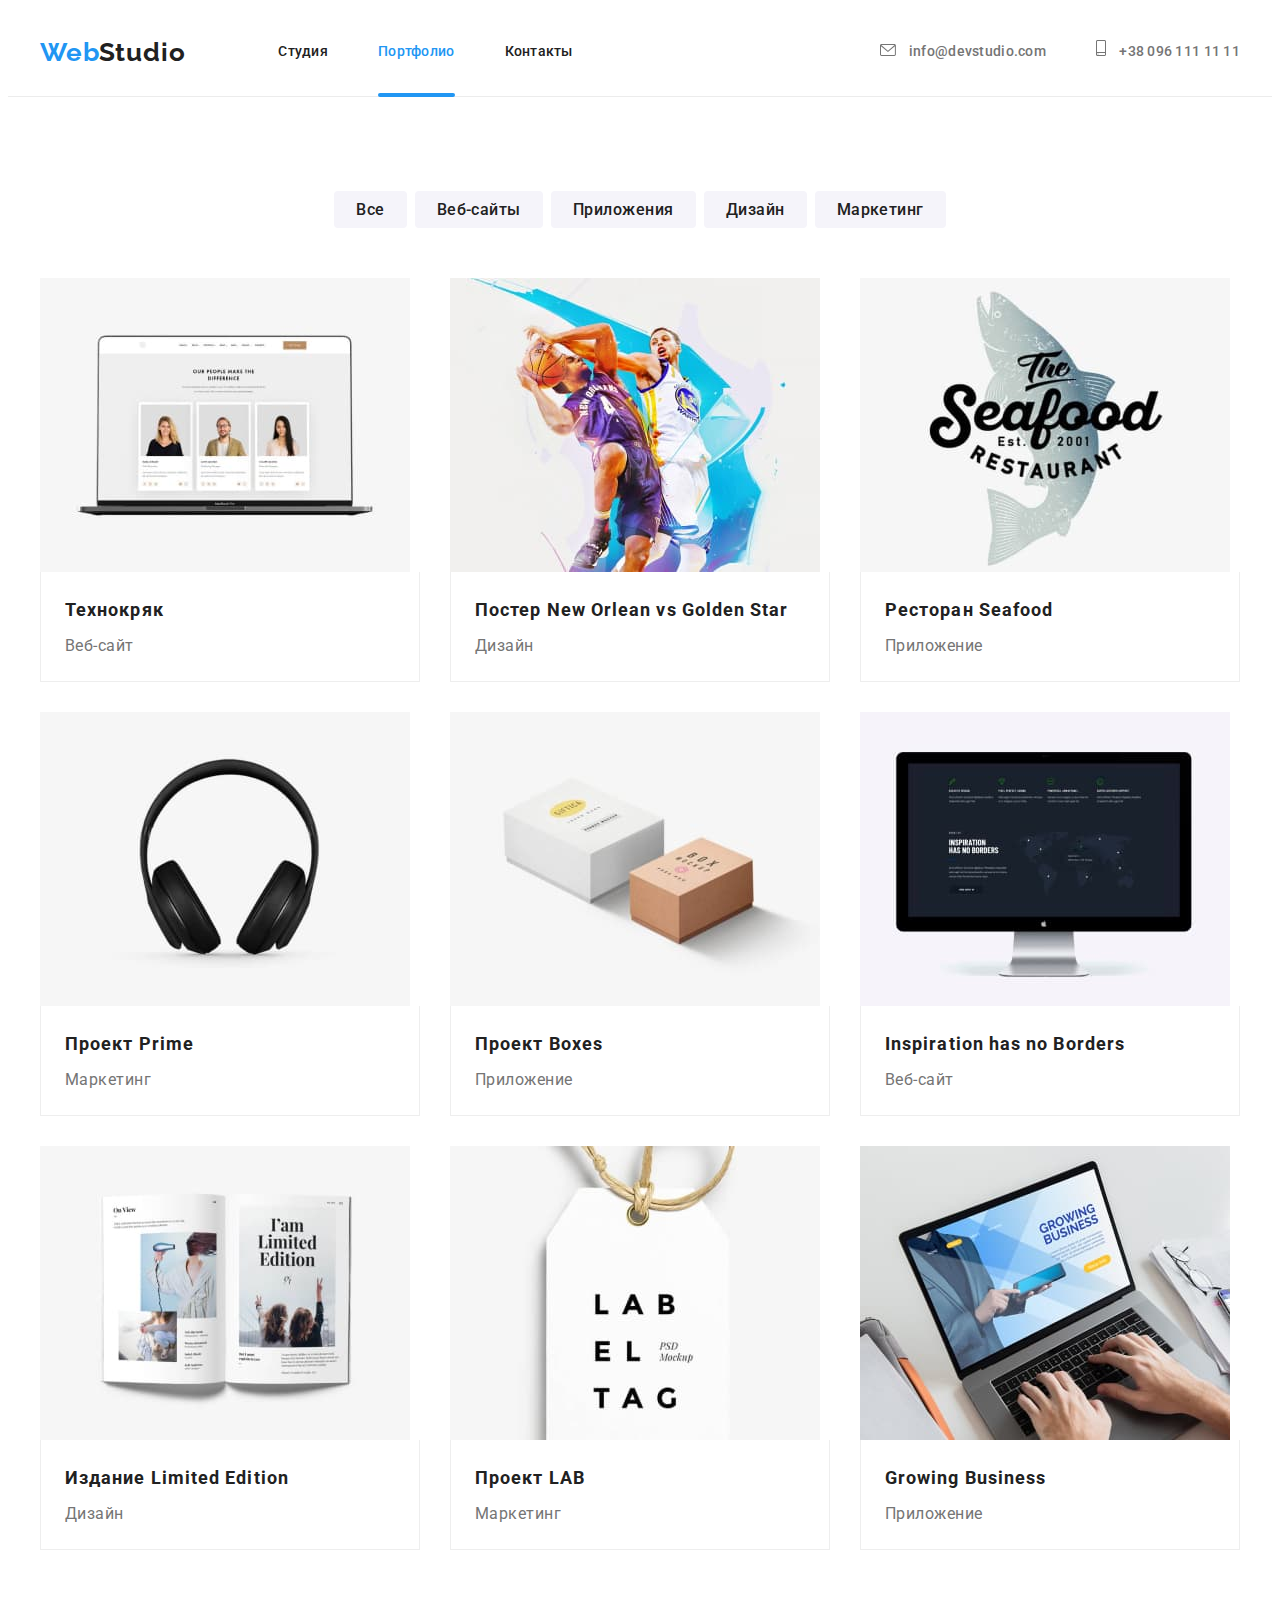
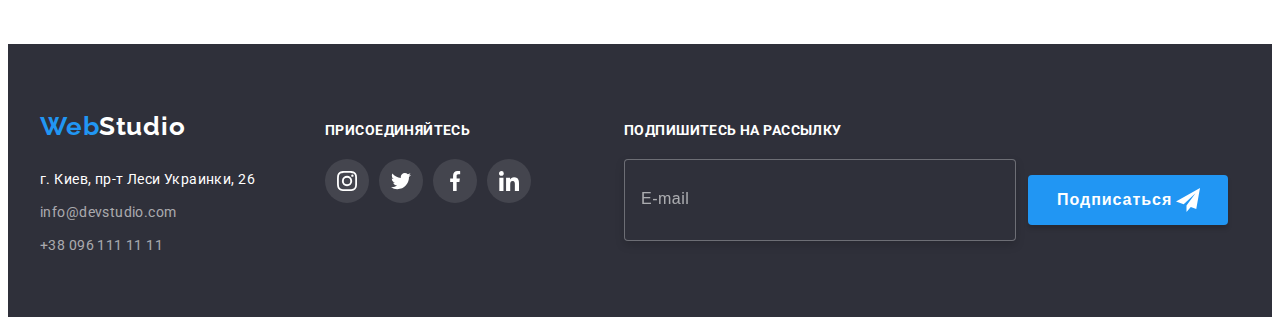
==== portfolio.html @ 599f9e48 "start" ====
<!DOCTYPE html>
<html lang="en">
  <head>
    <meta charset="UTF-8" />
    <meta http-equiv="X-UA-Compatible" content="IE=edge" />
    <meta name="viewport" content="width=device-width, initial-scale=1.0" />
    <title>Portfolio</title>
    <link
      href="https://fonts.googleapis.com/css2?family=Montserrat:wght@400;700&family=Raleway:wght@700&family=Roboto:wght@400;500;700;900&display=swap"
      rel="stylesheet"
    />
    <link
      rel="stylesheet"
      href="https://cdnjs.cloudflare.com/ajax/libs/modern-normalize/1.1.0/modern-normalize.min.css"
      integrity="sha512-wpPYUAdjBVSE4KJnH1VR1HeZfpl1ub8YT/NKx4PuQ5NmX2tKuGu6U/JRp5y+Y8XG2tV+wKQpNHVUX03MfMFn9Q=="
      crossorigin="anonymous"
      referrerpolicy="no-referrer"
    />
    <link rel="stylesheet" href="./css/styles.css" />
  </head>
  <body>
    <header class="header-page">
      <div class="conteiner main-nav">
        <nav class="site-nav">
          <a href="./index.html" class="logo">
            <span class="first-name">Web</span>
            <span class="second-name">Studio</span>
          </a>
          <ul class="nav-text">
            <li class="item">
              <a href="./index.html" class="link">Студия</a>
            </li>
            <li class="item">
              <a href="./portfolio.html" class="link current">Портфолио</a>
            </li>
            <li class="item"><a href="" class="link">Контакты</a></li>
          </ul>
        </nav>
        <div>
          <ul class="contacts">
            <li class="item">
              <a
                href="mailto:info@devstudio.com"
                class="contacts-link icon-envelope"
              >
                <svg class="envelope">
                  <use href="./images/icons/icons.svg#icon-envelope"></use>
                </svg>
                info@devstudio.com</a
              >
            </li>
            <li class="item">
              <a href="tel:+380961111111" class="contacts-link icon-smartphone">
                <svg class="smartphone">
                  <use href="./images/icons/icons.svg#icon-smartphone"></use>
                </svg>
                +38 096 111 11 11</a
              >
            </li>
          </ul>
        </div>
      </div>
    </header>
    <main>
      <section class="filter-page">
        <div class="conteiner button-box">
          <h1 class="filter visually-hidden">Фильтр</h1>
          <ul class="filter-list">
            <li class="version">
              <button type="button" class="filter-items">Все</button>
            </li>
            <li class="version">
              <button type="button" class="filter-items">Веб-сайты</button>
            </li>
            <li class="version">
              <button type="button" class="filter-items">Приложения</button>
            </li>
            <li class="version">
              <button type="button" class="filter-items">Дизайн</button>
            </li>
            <li class="version">
              <button type="button" class="filter-items">Маркетинг</button>
            </li>
          </ul>

          <h2 class="work visually-hidden">Наши работы</h2>
          <ul class="filter-card">
            <li class="card-item">
              <a href="./index.html" class="work-card">
                <div class="filter-thumb">
                  <p class="filter-label">
                    Ресурс предлагает комплексные предложения с разным уровнем
                    функционала и сервисов. Все это позволит посетителю получить
                    исчерпывающие сведения о компании или частном лице.
                  </p>

                  <img
                    src="./images/portfolio-img/img1.jpg"
                    alt="Ноутбук с загруженым сайтом"
                    width="370"
                  />
                </div>
                <div class="card-descripcion">
                  <h2 class="filter-name">Технокряк</h2>
                  <p class="filter-text">Веб-сайт</p>
                </div>
              </a>
            </li>
            <li class="card-item">
              <a href="./index.html" class="work-card">
                <div class="filter-thumb">
                  <p class="filter-label">
                    Ресурс предлагает комплексные предложения с разным уровнем
                    функционала и сервисов. Все это позволит посетителю получить
                    исчерпывающие сведения о компании или частном лице.
                  </p>

                  <img
                    src="./images/portfolio-img/img2.jpg"
                    alt="Постер 2 баскетболиста"
                    width="370"
                  />
                </div>
                <div class="card-descripcion">
                  <h2 class="filter-name">Постер New Orlean vs Golden Star</h2>
                  <p class="filter-text">Дизайн</p>
                </div>
              </a>
            </li>
            <li class="card-item">
              <a href="./index.html" class="work-card">
                <div class="filter-thumb">
                  <p class="filter-label">
                    Ресурс предлагает комплексные предложения с разным уровнем
                    функционала и сервисов. Все это позволит посетителю получить
                    исчерпывающие сведения о компании или частном лице.
                  </p>

                  <img
                    src="./images/portfolio-img/img3.jpg"
                    alt="Логотип ресторана"
                    width="370"
                  />
                </div>
                <div class="card-descripcion">
                  <h2 class="filter-name">Ресторан Seafood</h2>
                  <p class="filter-text">Приложение</p>
                </div>
              </a>
            </li>
            <li class="card-item">
              <a href="./index.html" class="work-card">
                <div class="filter-thumb">
                  <p class="filter-label">
                    Ресурс предлагает комплексные предложения с разным уровнем
                    функционала и сервисов. Все это позволит посетителю получить
                    исчерпывающие сведения о компании или частном лице.
                  </p>

                  <img
                    src="./images/portfolio-img/img4.jpg"
                    alt="Наушники"
                    width="370"
                  />
                </div>
                <div class="card-descripcion">
                  <h2 class="filter-name">Проект Prime</h2>
                  <p class="filter-text">Маркетинг</p>
                </div>
              </a>
            </li>
            <li class="card-item">
              <a href="./index.html" class="work-card">
                <div class="filter-thumb">
                  <p class="filter-label">
                    Ресурс предлагает комплексные предложения с разным уровнем
                    функционала и сервисов. Все это позволит посетителю получить
                    исчерпывающие сведения о компании или частном лице.
                  </p>

                  <img
                    src="./images/portfolio-img/img5.jpg"
                    alt="Серая и белая коробка"
                    width="370"
                  />
                </div>
                <div class="card-descripcion">
                  <h2 class="filter-name">Проект Boxes</h2>
                  <p class="filter-text">Приложение</p>
                </div>
              </a>
            </li>
            <li class="card-item">
              <a href="./index.html" class="work-card">
                <div class="filter-thumb">
                  <p class="filter-label">
                    Ресурс предлагает комплексные предложения с разным уровнем
                    функционала и сервисов. Все это позволит посетителю получить
                    исчерпывающие сведения о компании или частном лице.
                  </p>

                  <img
                    src="./images/portfolio-img/img6.jpg"
                    alt="Монитор с загруженым сайтом"
                    width="370"
                  />
                </div>
                <div class="card-descripcion">
                  <h2 class="filter-name">Inspiration has no Borders</h2>
                  <p class="filter-text">Веб-сайт</p>
                </div>
              </a>
            </li>
            <li class="card-item">
              <a href="./index.html" class="work-card">
                <div class="filter-thumb">
                  <p class="filter-label">
                    Ресурс предлагает комплексные предложения с разным уровнем
                    функционала и сервисов. Все это позволит посетителю получить
                    исчерпывающие сведения о компании или частном лице.
                  </p>

                  <img
                    src="./images/portfolio-img/img7.jpg"
                    alt="Брошура с картинками "
                    width="370"
                  />
                </div>
                <div class="card-descripcion">
                  <h2 class="filter-name">Издание Limited Edition</h2>
                  <p class="filter-text">Дизайн</p>
                </div>
              </a>
            </li>
            <li class="card-item">
              <a href="./index.html" class="work-card">
                <div class="filter-thumb">
                  <p class="filter-label">
                    Ресурс предлагает комплексные предложения с разным уровнем
                    функционала и сервисов. Все это позволит посетителю получить
                    исчерпывающие сведения о компании или частном лице.
                  </p>

                  <img
                    src="./images/portfolio-img/img8.jpg"
                    alt="Пример етикетки"
                    width="370"
                  />
                </div>
                <div class="card-descripcion">
                  <h2 class="filter-name">Проект LAB</h2>
                  <p class="filter-text">Маркетинг</p>
                </div>
              </a>
            </li>
            <li class="card-item">
              <a href="./index.html" class="work-card">
                <div class="filter-thumb">
                  <p class="filter-label">
                    Ресурс предлагает комплексные предложения с разным уровнем
                    функционала и сервисов. Все это позволит посетителю получить
                    исчерпывающие сведения о компании или частном лице.
                  </p>

                  <img
                    src="./images/portfolio-img/img9.jpg"
                    alt="Ноутбук с открытым приложением"
                    width="370"
                  />
                </div>
                <div class="card-descripcion">
                  <h2 class="filter-name">Growing Business</h2>
                  <p class="filter-text">Приложение</p>
                </div>
              </a>
            </li>
          </ul>
        </div>
      </section>
    </main>

    <footer class="bottom-of-page">
      <div class="conteiner footer-page">
        <div class="footer-page-item">
          <a href="./index.html" class="footer-logo">
            <span class="first-name">Web</span>
            <span class="second-white-name">Studio</span>
          </a>
          <address class="footer-address">
            <ul>
              <li class="footer-link">
                <a
                  href="https://goo.gl/maps/RnnbkNrS6wdJZtrh9"
                  class="map-link"
                  target="_blank"
                  rel="noopener nofollow noreferrer"
                  >г. Киев, пр-т Леси Украинки, 26</a
                >
              </li>
              <li class="footer-link">
                <a href="mailto:info@devstudio.com" class="contacts-link-fut"
                  >info@devstudio.com</a
                >
              </li>
              <li class="footer-link">
                <a href="tel:+380961111111" class="contacts-link-fut"
                  >+38 096 111 11 11</a
                >
              </li>
            </ul>
          </address>
        </div>
        <div class="footer-page-item">
          <h3 class="join">присоединяйтесь</h3>
          <ul class="footer-soc-list">
            <li class="footer-soc-item">
              <a href="" class="footer-soc-link">
                <svg class="footer-soc-icon" width="20" height="20">
                  <use href="./images/icons/icons.svg#icon-instagram"></use>
                </svg>
              </a>
            </li>
            <li class="footer-soc-item">
              <a class="footer-soc-link" href="">
                <svg class="footer-soc-icon" width="20" height="20">
                  <use href="./images/icons/icons.svg#icon-twitter"></use>
                </svg>
              </a>
            </li>
            <li class="footer-soc-item">
              <a class="footer-soc-link" href="">
                <svg class="footer-soc-icon" width="20" height="20">
                  <use href="./images/icons/icons.svg#icon-facebook"></use>
                </svg>
              </a>
            </li>
            <li class="footer-soc-item">
              <a class="footer-soc-link" href="">
                <svg class="footer-soc-icon" width="20" height="20">
                  <use href="./images/icons/icons.svg#icon-linkedin"></use>
                </svg>
              </a>
            </li>
          </ul>
        </div>
        <form class="modal-box">
          <label for="mail" class="soc-spam">Подпишитесь на рассылку</label>
          <div class="submit-box">
            <input id="mail" type="email" name="email" placeholder="E-mail" class="imput-email" />
            <button type="submit" class="submit-btn">
              <span class="name-btn">Подписаться</span>
              <svg class="modal-icon" width="24" height="24">
                <use href="./images/icons/icons.svg#icon-telegram"></use>
              </svg>
            </button>
          </div>
        </form>
      </div>
    </footer>
  </body>
</html>
---- css/styles.css ----
/* ---ТИПОГРАФИЯ--- */
/* вторичный цвет текста, заголовки color: #212121;  --secondary-text-color: #212121;*/
/* цвет контактов футере color:  --secondary-contacts-color: rgba(255, 255, 255, 0.6); */
/* основной цвет текста (параграфы) color:#757575  --primary-text-color--*/
/* цвет  текста при ховер color: --accent-color-text: #2196F3; */

/* ---ЦВЕТОГРАФИЯ--- */
/* цет секции герой и футер background:  --background-secondery-color: #2F303A; */
/* основной цвет на странице студии и портфолио background:  --primari-bacground-color: #ffffff; */
/* цвет секции с работниками background: ---bacground-staff-color: #F5F4FA; */
/* цвет кнопки при hover: --bacground-hover-button:#188ce8; */
/* цвет рамки хедера --bordter-color: #ececec; */
/* /* цвет иконок главной страницы --fill-icon: rgba(175, 177, 184, 1); */

/* ---ГЕОМЕТРИЯ--- */
/* отступы между карточками портфолио: --card-gap: 20px; */
/* рамка карточек в портфолио : --border-portfolio: 1px solid rgba(238, 238, 238, 1); */
/* --transition-duration: 250ms; */
/* --transition-timing-function: cubic-bezier(0.4, 0, 0.2, 1); */

:root {
  --primary-text-color: #757575;
  --primari-bacground-color: #ffffff;
  --background-secondery-color: #2f303a;
  --bacground-staff-color: #f5f4fa;
  --accent-color-text: #2196f3;
  --secondary-text-color: #212121;
  --secondary-contacts-color: rgba(255, 255, 255, 0.6);
  --bacground-hover-button: #188ce8;
  --border-color: #ececec;
  --card-gap: 30px;
  --border-portfolio: 1px solid rgba(238, 238, 238, 1);
  --transition-duration: 250ms;
  --transition-timing-function: cubic-bezier(0.4, 0, 0.2, 1);
  --fill-icon: rgba(175, 177, 184, 1);
}

body {
  font-family: Roboto, sans-serif;
  font-weight: 400;
  font-size: 14px;
  letter-spacing: 0.03em;

  background-color: var(--primari-bacground-color);
  color: var(--primary-text-color);
}

a {
  font-style: normal;
  text-decoration: none;
}
h1,
h2,
h3,
h4,
h5,
h6 {
  margin-top: 0px;
  margin-bottom: 0px;
}
p {
  margin-top: 0px;
  margin-bottom: 0px;
}
ul {
  list-style: none;
  padding-left: 0px;
  margin-top: 0px;
  margin-bottom: 0px;
}
img {
  display: block;
  max-width: 100%;
  height: auto;
}

.section {
  padding-top: 94px;
  padding-bottom: 94px;
}

/* ----HEADER---- */
/* логотип */

.first-name,
.second-name,
.second-white-name {
  font-family: "Raleway";
  font-weight: 700;
  font-size: 26px;
  line-height: 1.7;
  letter-spacing: 0.03em;

  width: 145px;
}

.first-name {
  color: #2196f3;
  margin-right: -4px;
}
.second-name {
  color: var(--secondary-text-color);
}
.second-white-name {
  color: var(--primari-bacground-color);
}

/* ссылки на страницы */
.link {
  color: var(--secondary-text-color);
  transition: color var(--transition-duration) var(--transition-timing-function);
}

.site-nav,
.link:hover,
.site-nav,
.link:focus {
  color: var(--accent-color-text);
}

.site-nav .link.current {
  color: var(--accent-color-text);
}

.current {
  position: relative;
}
.link {
  position: relative;
}

.current::after {
  content: "";
  display: block;
  position: absolute;
  left: 0;
  bottom: -1px;
  width: 100%;
  height: 4px;
  margin-top: 28px;
  border-radius: 2px;
  background: var(--accent-color-text);
}
.link:hover::after {
  content: "";
  display: block;
  position: absolute;
  left: 0;
  bottom: -1px;
  width: 100%;
  height: 4px;
  margin-top: 28px;
  border-radius: 2px;
  background: var(--accent-color-text);
}

.site-nav,
.contacts {
  font-weight: 500;
  font-size: 14px;
  line-height: 1.7;
  letter-spacing: 0.02em;
}

/* ссылки на контакты */
.contacts-link,
.contacts-link-fut,
.map-link {
  line-height: 1.7;
  list-style: none;
}
.contacts-link {
  color: var(--primary-text-color);
  transition: color var(--transition-duration) var(--transition-timing-function);
}

.contacts-link-fut {
  color: var(--secondary-contacts-color);
  transition: color var(--transition-duration) var(--transition-timing-function);
}

.contacts-link:hover {
  color: var(--accent-color-text);
}
.contacts-link:focus {
  color: var(--accent-color-text);
}
.contacts-link-fut:hover,
.contacts-link-fut:focus {
  color: var(--accent-color-text);
}

.map-link {
  color: var(--primari-bacground-color);
  transition: color 250ms cubic-bezier(0.4, 0, 0.2, 1);
}
.map-link:hover,
.map-link:focus {
  color: var(--accent-color-text);
}

.conteiner {
  width: 1200px;
  padding-right: 15px;
  padding-left: 15px;
  margin-right: auto;
  margin-left: auto;
}
.main-nav {
  display: flex;
  align-items: center;
}
.header-page {
  border-bottom: 1px solid var(--border-color);
  /* фиксация хедера при прокрутке */
  /* position: fixed;
  top: 0;
  z-index: 100;
  width: 100%;
  background-color: white; */
}
.site-nav {
  display: flex;
  align-items: center;
  margin-right: auto;
}
.nav-text {
  display: flex;
  padding-left: 0;
  margin-left: 93px;
}

.nav-text .item + .item {
  margin-left: 50px;
}
/* .nav-text .item:not(:last-child) {
    margin-right : 50px;
} */

.item .link {
  display: block;
  padding-top: 32px;
  padding-bottom: 32px;
}
/* .contacts-link {
  display: block;
  padding-top: 32px;
    padding-bottom: 32px;
} */
.contacts {
  display: flex;
  padding-left: 0px;
}
.contacts .item + .item {
  margin-left: 50px;
}
/* --ICON-HEADER-- */
.envelope {
  width: 16px;
  height: 12px;
  margin-right: 10px;
  fill: var(--primary-text-color);
  transition: fill var(--transition-duration) var(--transition-timing-function);
}

.smartphone {
  width: 10px;
  height: 16px;
  margin-right: 10px;
  fill: var(--primary-text-color);
  transition: fill var(--transition-duration) var(--transition-timing-function);
}

.icon-envelope:hover .envelope,
.icon-envelope:focus .envelope {
  fill: var(--accent-color-text);
}

.icon-smartphone:hover .smartphone,
.icon-smartphone:focus .smartphone {
  fill: var(--accent-color-text);
}

/* ----HERO---- */
.hero {
  text-align: center;
  background-color: var(--background-secondery-color);
  padding-top: 200px;
  padding-bottom: 200px;
}

.hero-title {
  margin-bottom: 30px;

  font-weight: 900;
  font-size: 44px;
  line-height: 1.4;
  text-align: center;
  letter-spacing: 0.06em;
  text-transform: uppercase;

  color: var(--primari-bacground-color);
}
.hero-button {
  padding-top: 10px;
  padding-right: 32px;
  padding-bottom: 10px;
  padding-left: 32px;
  border-radius: 4px;
  border: none;
  font-weight: 700;
  font-size: 16px;
  line-height: 1.9;
  letter-spacing: 0.06em;
  background-color: var(--accent-color-text);
  color: var(--primari-bacground-color);
  cursor: pointer;
  transition: background-color var(--transition-duration)
    var(--transition-timing-function);
}
.hero-button:hover,
.hero-button:focus {
  background-color: var(--bacground-hover-button);
}
.hero {
  max-width: 1600px;
  margin-right: auto;
  margin-left: auto;
  background-repeat: no-repeat;
  background-image: linear-gradient(
      to right,
      rgba(47, 48, 58, 0.4),
      rgba(47, 48, 58, 0.4)
    ),
    url(../images/background-image/hero-bg.jpg);
  background-size: cover;
}

/*  CONTEINER-FEATURES */
.features-page {
  padding-top: 94px;
  padding-bottom: 94px;
}
.visually-hidden {
  position: absolute;
  width: 1px;
  height: 1px;
  margin: -1px;
  border: 0;
  padding: 0;
  white-space: nowrap;
  clip-path: inset(100%);
  clip: rect(0 0 0 0);
  overflow: hidden;
}
.features-item {
  display: flex;
  line-height: 1.7;
}

.features-text {
  width: 270px;
}
.features-text:not(:last-child) {
  margin-right: 30px;
}

.features-title {
  margin-bottom: 10px;

  font-weight: 700;
  font-size: 14px;
  line-height: 1.7;
  letter-spacing: 0.03em;
  text-transform: uppercase;

  color: var(--secondary-text-color);
}

/* --FEATURES-ICON */

.features-icon {
  width: 270px;
  height: 120px;
  margin-bottom: 30px;
  display: inline-flex;
  justify-content: center;
  align-items: center;
  background: #f5f4fa;
  border-radius: 4px;
}

/*  ---MAIN--- */
.specialization {
  margin-bottom: 50px;
}

.specialization-page {
  padding-bottom: 94px;
}

.pictures {
  display: flex;
}
.pictures-items:not(:last-child) {
  margin-right: 30px;
}

.thumb {
  position: relative;
}

.pictures-label {
  position: absolute;
  width: 100%;
  left: 0;
  bottom: 0;
  padding: 27px 0 27px 0;
  font-weight: 700;
  font-size: 14px;
  line-height: 1.14px;
  text-align: center;
  letter-spacing: 0.03em;
  text-transform: uppercase;
  color: var(--primari-bacground-color);
  background: rgba(47, 48, 58, 0.8);
}

.features,
.specialization,
.staff,
.clients-title {
  font-weight: 700;
  font-size: 36px;
  line-height: 1.16;
  text-align: center;
  letter-spacing: 0.03em;

  color: #212121;
}
/* ---STAFF--- */

.staff-items {
  display: flex;
}
/* .staff-items > .list-of-staff {
 
} */
.list-of-staff:not(:last-child) {
  margin-right: 30px;
}
.list-of-staff {
  /* border-right: 1px solid var(--borter-color);
  border-bottom: 1px solid var(--borter-color);
  border-left: 1px solid var(--borter-color);
  border-bottom-right-radius: 4px;
  border-bottom-left-radius: 4px; */
  box-shadow: 0px 1px 3px rgba(0, 0, 0, 0.12), 0px 1px 1px rgba(0, 0, 0, 0.14),
    0px 2px 1px rgba(0, 0, 0, 0.2);
  border-radius: 0px 0px 4px 4px;
  background: var(--primari-bacground-color);
}
.staff {
  margin-bottom: 50px;
}
.staff-name {
  margin-bottom: 10px;

  font-weight: 500;
  font-size: 16px;
  line-height: 1.18;
  text-align: center;
  letter-spacing: 0.03em;

  color: #212121;
}
.staff-position {
  font-size: 16px;
  line-height: 1.18;
  text-align: center;
  letter-spacing: 0.03em;
}

.staff-content {
  padding-top: 30px;
  margin-bottom: 16px;
}

.staff-list {
  background: var(--bacground-staff-color);
}

.staff-soc-list {
  display: flex;
  justify-content: center;
  padding-bottom: 30px;
}

.staff-soc-item + .staff-soc-item {
  margin-left: 10px;
}

.staff-soc-link {
  width: 44px;
  height: 44px;
  background-color: #ffffff;
  border-radius: 50%;
  display: flex;
  justify-content: center;
  align-items: center;
  color: var(--fill-icon);
  transition: color var(--transition-duration) var(--transition-timing-function),
    background-color var(--transition-duration)
      var(--transition-timing-function);
}

.staff-soc-icon {
  fill: currentColor;
}

.staff-soc-link:hover,
.staff-soc-link:focus {
  background-color: var(--accent-color-text);
  color: var(--primari-bacground-color);
}

/* --CLIENTS-- */

.clients-icon {
  display: flex;
  justify-content: center;
}

.clients-title {
  margin-bottom: 50px;
}

.icon-item + .icon-item {
  margin-left: 30px;
}
.client-link {
  width: 170px;
  height: 92px;
  background-color: #ffffff;
  border-radius: 4px;
  box-sizing: border-box;
  border: 1px solid #afb1b8;
  display: flex;
  justify-content: center;
  align-items: center;
  color: var(--fill-icon);
  transition: color var(--transition-duration) var(--transition-timing-function),
    border var(--transition-duration) var(--transition-timing-function);
}
.logo {
  fill: currentColor;
}
.client-link:hover,
.client-link:focus {
  color: var(--accent-color-text);
  border: 1px solid var(--accent-color-text);
}

/* ---FOOTER--- */

.footer-logo {
  display: block;
  margin-bottom: 20px;
}

.footer-link:not(:last-child) {
  margin-bottom: 9px;
}

.bottom-of-page {
  padding-top: 60px;
  padding-bottom: 60px;
  background-color: var(--background-secondery-color);
}

/* --FOOTER-ICON-- */
.footer-page {
  display: flex;
  align-items: baseline;
}

.footer-page-item + .footer-page-item {
  margin-left: 70px;
}
.join {
  margin-bottom: 20px;

  font-size: 14px;
  line-height: 1.14;
  letter-spacing: 0.03em;
  text-transform: uppercase;

  color: var(--primari-bacground-color);
}

.footer-soc-list {
  display: flex;
  justify-content: center;
  padding-bottom: 30px;
}

.footer-soc-item + .footer-soc-item {
  margin-left: 10px;
}

.footer-soc-link {
  width: 44px;
  height: 44px;
  background-color: rgba(255, 255, 255, 0.1);
  border-radius: 50%;
  display: flex;
  justify-content: center;
  align-items: center;
  color: var(--primari-bacground-color);
  transition: color var(--transition-duration) var(--transition-timing-function),
    background-color var(--transition-duration)
      var(--transition-timing-function);
}

.footer-soc-icon {
  fill: currentColor;
}

.footer-soc-link:hover,
.footer-soc-link:focus {
  background-color: var(--accent-color-text);
  color: var(--primari-bacground-color);
}

/* --FOOTER-MODAL-- */

.modal-box {
  display: flex;
  justify-content: center;
  flex-direction: column;
  align-items: baseline;
  margin-left: 93px;
  
}

.submit-box{
  display: flex;
  justify-content: center;
  align-items: center;
}

.soc-spam {
  font-weight: 700;
  font-size: 14px;
  line-height: 1.14;
  letter-spacing: 0.03em;
  text-transform: uppercase;

  color: var(--primari-bacground-color);
}

.imput-email {
  width: 358px;
  height: 50px;
  padding: 15px 16px;
  margin-right: 12px;

  background-color: var(--background-secondery-color);
  border: 1px solid rgba(255, 255, 255, 0.3);
  filter: drop-shadow(0px 4px 4px rgba(0, 0, 0, 0.15));
  border-radius: 4px;
}

.imput-email:focus{
  border: 1px solid var(--accent-color-text);
  filter: drop-shadow(0px 4px 4px var(--accent-color-text));
  
  
}

.imput-email::placeholder {
  font-weight: 400;
  font-size: 16px;
  line-height: 1.25;
  letter-spacing: 0.03em;

  color: rgba(255, 255, 255, 0.6);
}
.imput-email:not(placeholder){
  color: var(--primari-bacground-color);
}

.submit-btn {
  position: relative;
  width: 200px;
  height: 50px;

  font-weight: 700;
  font-size: 16px;
  line-height: 1.88;
  letter-spacing: 0.06em;

  border: none;
  background: var(--accent-color-text);
  box-shadow: 0px 4px 4px rgba(0, 0, 0, 0.15);
  border-radius: 4px;

  color: var(--primari-bacground-color);
  transition: bacground-color var(--transition-duration) var(--transition-timing-function);
}
.submit-btn:hover,
.submit-btn:focus{
  background-color: var(--bacground-hover-button);
}

.soc-spam {
  margin-bottom: 20px;
}
.name-btn{
  position: absolute;
  left: 29px;
  top: 50%;
  transform: translateY(-50%);

  margin-right: 10px;
}

.modal-icon {
  position: absolute;
  right: 28px;
  top: 50%;
  transform: translateY(-50%);
  width: 24px;
  height: 24px;
  
}

/* ---PORTFOLIO--- */
.filter-page {
  padding-top: 94px;
  padding-bottom: 94px;
}
.filter-list {
  display: flex;
  justify-content: center;
}
.version + .version {
  margin-left: 8px;
}

.filter-items {
  padding: 6px 22px;
  border-radius: 4px;
  border: none;
  font-family: "Roboto";
  font-style: normal;
  font-weight: 500;
  font-size: 16px;
  line-height: 1.6;
  cursor: pointer;
  letter-spacing: 00.03em;
  text-align: center;
  color: var(--secondary-text-color);
  background-color: var(--bacground-staff-color);
  transition: color var(--transition-duration) var(--transition-timing-function),
    background-color var(--transition-duration)
      var(--transition-timing-function),
    box-shadow var(--transition-duration) var(--transition-timing-function);
}

.filter-items:hover,
.filter-items:focus {
  color: var(--primari-bacground-color);
  background-color: var(--accent-color-text);
  box-shadow: 0px 3px 1px rgba(0, 0, 0, 0.1), 0px 1px 2px rgba(0, 0, 0, 0.08),
    0px 2px 2px rgba(0, 0, 0, 0.12);
}
.filter-name {
  margin-bottom: 4px;

  font-weight: 700;
  font-size: 18px;
  line-height: 2;
  letter-spacing: 0.06em;

  color: var(--secondary-text-color);
}
.filter-text {
  font-size: 16px;
  line-height: 1.8;
  letter-spacing: 0.03em;

  color: var(--primary-text-color);
}
.filter-list {
  margin-bottom: 50px;
}
.filter-card {
  display: flex;
  flex-wrap: wrap;
  margin-top: calc(-1 * var(--card-gap));
  margin-left: calc(-1 * var(--card-gap));
}
.filter-card > .card-item {
  flex-basis: calc(100% / 3 - var(--card-gap));
  margin-top: var(--card-gap);
  margin-left: var(--card-gap);
}

.card-descripcion {
  padding: 20px 24px;
  border-right: var(--border-portfolio);
  border-bottom: var(--border-portfolio);
  border-left: var(--border-portfolio);
}
.card-item {
  transition: box-shadow var(--transition-duration)
    var(--transition-timing-function);
}
.card-item:hover,
.card-item:focus {
  box-shadow: 0px 1px 1px rgba(0, 0, 0, 0.12), 0px 4px 4px rgba(0, 0, 0, 0.06),
    1px 4px 6px rgba(0, 0, 0, 0.16);
}

.filter-thumb {
  position: relative;
  overflow: hidden;
}

.filter-label {
  position: absolute;
  width: 100%;
  min-height: 100%;
  left: 0;
  padding: 63px 24px;
  font-size: 18px;
  line-height: 1.5;
  letter-spacing: 0.03em;
  color: var(--primari-bacground-color);
  background: rgba(33, 150, 243, 0.9);
  transition: transform var(--transition-duration)
    var(--transition-timing-function);
  transform: translateY(100%);
}

.card-item:hover .filter-label {
  transform: translateY(0%);
}

/* --MODAL-WINDOW-- */
.backdrop {
  position: fixed;
  top: 0;
  background: rgba(0, 0, 0, 0.2);
  width: 100%;
  height: 100%;
  transition: opacity var(--transition-duration)
      var(--transition-timing-function),
    visibility var(--transition-duration) var(--transition-timing-function);
}

.modal {
  position: absolute;
  top: 50%;
  left: 50%;
  transition: var(--transition-duration) var(--transition-timing-function);
  transform: translate(-50%, -50%) rotatey(0deg);
  width: 528px;
  min-height: 581px;
  padding: 40px;
  background-color: var(--primari-bacground-color);
  box-shadow: 0px 1px 3px rgba(0, 0, 0, 0.12), 0px 1px 1px rgba(0, 0, 0, 0.14),
    0px 2px 1px rgba(0, 0, 0, 0.2);
  border-radius: 4px;
}
.backdrop.is-hidden .modal {
  transform: rotatey(-240deg);
}

.modal-close-btn {
  position: absolute;
  top: 8px;
  right: 8px;
  width: 30px;
  height: 30px;
  border-radius: 50%;
  display: flex;
  justify-content: center;
  align-items: center;
  background-color: #ffffff;
  border: 1px solid rgba(0, 0, 0, 0.1);
  box-sizing: border-box;
}

.close-btn-icon:hover,
.close-btn-icon:focus {
  fill: var(--accent-color-text);

  transition: var(--transition-duration) var(--transition-timing-function);
}

.is-hidden {
  opacity: 0;
  pointer-events: none;
  visibility: hidden;
}

/* --MODAL-STYLE-- */

.modal-title {
  font-weight: 700;
  font-size: 20px;
  line-height: 1.15;
  text-align: center;
  letter-spacing: 0.03em;

  color: var(--secondary-text-color);
  margin-bottom: 12px;
}

.modal-field:not(:last-child) {
  margin-bottom: 10px;
}
.modal-label {
  display: flex;
  flex-direction: column;
  margin-bottom: 4px;
  font-weight: 400;
  font-size: 12px;
  line-height: 1.16;
  letter-spacing: 0.01em;

  color: #757575;
}
.modal-input {
  width: 100%;
  height: 40px;
  padding-left: 42px;

  border: 1px solid rgba(33, 33, 33, 0.2);
  border-radius: 4px;
  outline: none;
  transition: border-clor var(--transition-duration)
    var(--transition-timing-function);
}

.modal-input:hover,
.modal-input:focus,
.modal-comment:hover,
.modal-comment:focus {
  border-color: var(--accent-color-text);
}

.modal-comment {
  margin-top: 4px;
}

.send-btn {
  width: 200px;
  height: 50px;

  background: var(--accent-color-text);
  box-shadow: 0px 4px 4px rgba(0, 0, 0, 0.15);
  border-radius: 4px;

  font-weight: 700;
  font-size: 16px;
  line-height: 1.88;

  display: flex;
  justify-content: center;
  align-items: center;
  text-align: center;
  letter-spacing: 0.06em;
  border: none;

  color: var(--primari-bacground-color);
  transition: background-color var(--transition-duration) var(--transition-timing-function);
}

.modal-comment {
  resize: none;
  width: 100%;
  min-height: 120px;
  padding: 12px 16px;

  border: 1px solid rgba(33, 33, 33, 0.2);
  border-radius: 4px;
  outline: none;
}

.comment {
  margin-bottom: 20px;
}

.modal-button {
  display: flex;
  justify-content: center;
  align-items: center;
  width: 100%;
}

.send-btn:hover,
.send-btn:focus{
  background-color: var(--bacground-hover-button);
}

.polici-box {
  display: flex;
  justify-content: center;
  align-items: center;
  margin-bottom: 30px;

  font-style: normal;
  font-weight: 400;
  font-size: 14px;
  line-height: 1.71;
  letter-spacing: 0.03em;

  color: var(--primary-text-color);
}

.input-polici {
  margin-right: 9px;
}

.polici-link {
  margin-left: 0.5em;
  color: var(--accent-color-text);
  border-bottom: 0.85px solid currentColor;
  display: inline-block;
  line-height: 0.85;
    
  

}

/* --MODAL-ICON-- */
.modal-input-box {
  position: relative;
}

.modal-field {
  margin-top: 10px;
}

.icon-input {
  position: absolute;
  left: 12px;
  top: 50%;
  transform: translateY(-50%);
  transition: fil var(--transition-duration) var(--transition-timing-function);
}

.modal-input:hover,
.modal-input:focus + .icon-input {
  fill: var(--accent-color-text);
} 

/* --CHECK-BOX-- */

.modal-polici span{
  width: 16px;
  height: 15px;
  border: 2px solid #000000;
  border-radius: 3px;
  margin-right: 8px;
  display: flex;
  justify-content: center;
  align-items: center;
  
}

.modal-polici{
  display: flex;
  justify-content: center;
  align-items: center;
}
.icon-polici{
 fill: transparent;
}

.input-polici:checked + .modal-polici span{
  background-color: var(--accent-color-text);
  border: none;
}
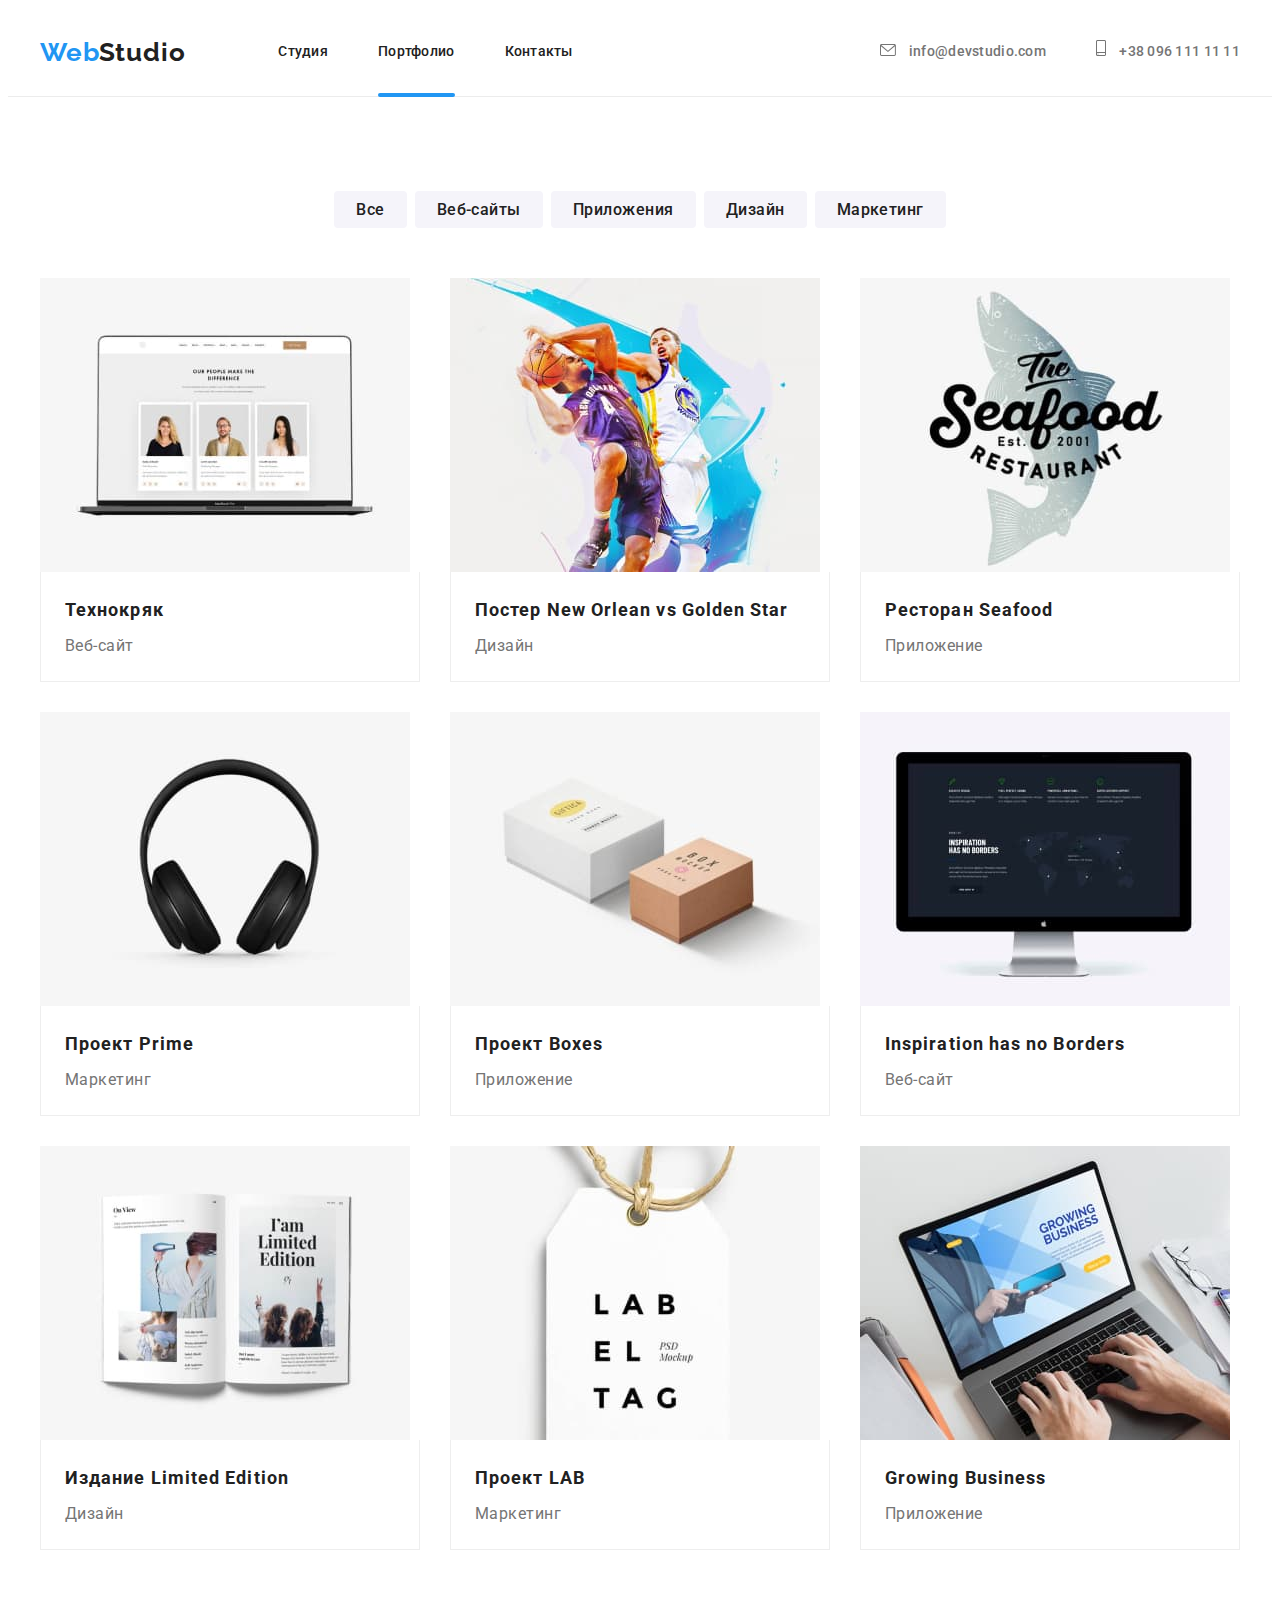
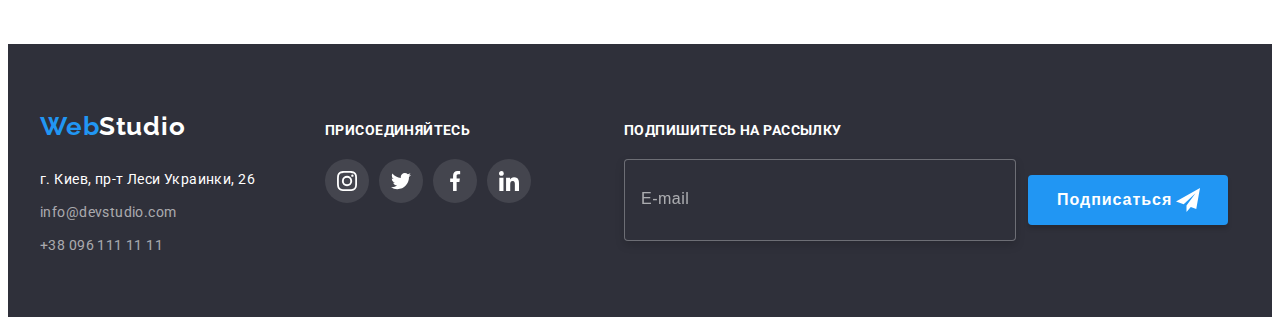
==== commit 25ab3cd4: "BEM" ====
--- a/portfolio.html
+++ b/portfolio.html
@@ -1,361 +1,310 @@
 <!DOCTYPE html>
 <html lang="en">
-  <head>
-    <meta charset="UTF-8" />
-    <meta http-equiv="X-UA-Compatible" content="IE=edge" />
-    <meta name="viewport" content="width=device-width, initial-scale=1.0" />
-    <title>Portfolio</title>
-    <link
-      href="https://fonts.googleapis.com/css2?family=Montserrat:wght@400;700&family=Raleway:wght@700&family=Roboto:wght@400;500;700;900&display=swap"
-      rel="stylesheet"
-    />
-    <link
-      rel="stylesheet"
-      href="https://cdnjs.cloudflare.com/ajax/libs/modern-normalize/1.1.0/modern-normalize.min.css"
-      integrity="sha512-wpPYUAdjBVSE4KJnH1VR1HeZfpl1ub8YT/NKx4PuQ5NmX2tKuGu6U/JRp5y+Y8XG2tV+wKQpNHVUX03MfMFn9Q=="
-      crossorigin="anonymous"
-      referrerpolicy="no-referrer"
-    />
-    <link rel="stylesheet" href="./css/styles.css" />
-  </head>
-  <body>
-    <header class="header-page">
-      <div class="conteiner main-nav">
-        <nav class="site-nav">
-          <a href="./index.html" class="logo">
-            <span class="first-name">Web</span>
-            <span class="second-name">Studio</span>
-          </a>
-          <ul class="nav-text">
-            <li class="item">
-              <a href="./index.html" class="link">Студия</a>
+
+<head>
+  <meta charset="UTF-8" />
+  <meta http-equiv="X-UA-Compatible" content="IE=edge" />
+  <meta name="viewport" content="width=device-width, initial-scale=1.0" />
+  <title>Portfolio</title>
+  <link
+    href="https://fonts.googleapis.com/css2?family=Montserrat:wght@400;700&family=Raleway:wght@700&family=Roboto:wght@400;500;700;900&display=swap"
+    rel="stylesheet" />
+  <link rel="stylesheet" href="https://cdnjs.cloudflare.com/ajax/libs/modern-normalize/1.1.0/modern-normalize.min.css"
+    integrity="sha512-wpPYUAdjBVSE4KJnH1VR1HeZfpl1ub8YT/NKx4PuQ5NmX2tKuGu6U/JRp5y+Y8XG2tV+wKQpNHVUX03MfMFn9Q=="
+    crossorigin="anonymous" referrerpolicy="no-referrer" />
+  <link rel="stylesheet" href="./css/styles.css" />
+</head>
+
+<body>
+  <!-- Шапка -->
+  <header class="header-page">
+    <div class="conteiner nav--center">
+      <nav class="site-nav">
+        <a href="./index.html" class="">
+          <span class="site-nav__first-name">Web</span>
+          <span class="site-nav__second-name">Studio</span>
+        </a>
+        <ul class="site-nav__text">
+          <li class="site-nav__item">
+            <a href="./index.html" class="site-nav__link">Студия</a>
+          </li>
+          <li class="site-nav__item">
+            <a href="./portfolio.html" class="site-nav__link site-nav__link--current">Портфолио</a>
+          </li>
+          <li class="site-nav__item"><a href="" class="site-nav__link">Контакты</a></li>
+        </ul>
+      </nav>
+      <div>
+        <ul class="contacts">
+          <li class="contacts__item">
+            <a href="mailto:info@devstudio.com" class="contacts__link ">
+              <svg class="contacts__icon-envelope">
+                <use href="./images/icons/icons.svg#icon-envelope"></use>
+              </svg>
+              info@devstudio.com</a>
+          </li>
+          <li class="contacts__item">
+            <a href="tel:+380961111111" class="contacts__link ">
+              <svg class="contacts__icon-smartphone">
+                <use href="./images/icons/icons.svg#icon-smartphone"></use>
+              </svg>
+              +38 096 111 11 11</a>
+          </li>
+        </ul>
+      </div>
+    </div>
+  </header>
+  <main>
+    <section class="filter-page">
+      <div class="conteiner button-box">
+        <h1 class="filter visually-hidden">Фильтр</h1>
+        <ul class="filter-list">
+          <li class="version">
+            <button type="button" class="filter-items">Все</button>
+          </li>
+          <li class="version">
+            <button type="button" class="filter-items">Веб-сайты</button>
+          </li>
+          <li class="version">
+            <button type="button" class="filter-items">Приложения</button>
+          </li>
+          <li class="version">
+            <button type="button" class="filter-items">Дизайн</button>
+          </li>
+          <li class="version">
+            <button type="button" class="filter-items">Маркетинг</button>
+          </li>
+        </ul>
+
+        <h2 class="work visually-hidden">Наши работы</h2>
+        <ul class="filter-card">
+          <li class="card-item">
+            <a href="./index.html" class="work-card">
+              <div class="filter-thumb">
+                <p class="filter-label">
+                  Ресурс предлагает комплексные предложения с разным уровнем
+                  функционала и сервисов. Все это позволит посетителю получить
+                  исчерпывающие сведения о компании или частном лице.
+                </p>
+
+                <img src="./images/portfolio-img/img1.jpg" alt="Ноутбук с загруженым сайтом" width="370" />
+              </div>
+              <div class="card-descripcion">
+                <h2 class="filter-name">Технокряк</h2>
+                <p class="filter-text">Веб-сайт</p>
+              </div>
+            </a>
+          </li>
+          <li class="card-item">
+            <a href="./index.html" class="work-card">
+              <div class="filter-thumb">
+                <p class="filter-label">
+                  Ресурс предлагает комплексные предложения с разным уровнем
+                  функционала и сервисов. Все это позволит посетителю получить
+                  исчерпывающие сведения о компании или частном лице.
+                </p>
+
+                <img src="./images/portfolio-img/img2.jpg" alt="Постер 2 баскетболиста" width="370" />
+              </div>
+              <div class="card-descripcion">
+                <h2 class="filter-name">Постер New Orlean vs Golden Star</h2>
+                <p class="filter-text">Дизайн</p>
+              </div>
+            </a>
+          </li>
+          <li class="card-item">
+            <a href="./index.html" class="work-card">
+              <div class="filter-thumb">
+                <p class="filter-label">
+                  Ресурс предлагает комплексные предложения с разным уровнем
+                  функционала и сервисов. Все это позволит посетителю получить
+                  исчерпывающие сведения о компании или частном лице.
+                </p>
+
+                <img src="./images/portfolio-img/img3.jpg" alt="Логотип ресторана" width="370" />
+              </div>
+              <div class="card-descripcion">
+                <h2 class="filter-name">Ресторан Seafood</h2>
+                <p class="filter-text">Приложение</p>
+              </div>
+            </a>
+          </li>
+          <li class="card-item">
+            <a href="./index.html" class="work-card">
+              <div class="filter-thumb">
+                <p class="filter-label">
+                  Ресурс предлагает комплексные предложения с разным уровнем
+                  функционала и сервисов. Все это позволит посетителю получить
+                  исчерпывающие сведения о компании или частном лице.
+                </p>
+
+                <img src="./images/portfolio-img/img4.jpg" alt="Наушники" width="370" />
+              </div>
+              <div class="card-descripcion">
+                <h2 class="filter-name">Проект Prime</h2>
+                <p class="filter-text">Маркетинг</p>
+              </div>
+            </a>
+          </li>
+          <li class="card-item">
+            <a href="./index.html" class="work-card">
+              <div class="filter-thumb">
+                <p class="filter-label">
+                  Ресурс предлагает комплексные предложения с разным уровнем
+                  функционала и сервисов. Все это позволит посетителю получить
+                  исчерпывающие сведения о компании или частном лице.
+                </p>
+
+                <img src="./images/portfolio-img/img5.jpg" alt="Серая и белая коробка" width="370" />
+              </div>
+              <div class="card-descripcion">
+                <h2 class="filter-name">Проект Boxes</h2>
+                <p class="filter-text">Приложение</p>
+              </div>
+            </a>
+          </li>
+          <li class="card-item">
+            <a href="./index.html" class="work-card">
+              <div class="filter-thumb">
+                <p class="filter-label">
+                  Ресурс предлагает комплексные предложения с разным уровнем
+                  функционала и сервисов. Все это позволит посетителю получить
+                  исчерпывающие сведения о компании или частном лице.
+                </p>
+
+                <img src="./images/portfolio-img/img6.jpg" alt="Монитор с загруженым сайтом" width="370" />
+              </div>
+              <div class="card-descripcion">
+                <h2 class="filter-name">Inspiration has no Borders</h2>
+                <p class="filter-text">Веб-сайт</p>
+              </div>
+            </a>
+          </li>
+          <li class="card-item">
+            <a href="./index.html" class="work-card">
+              <div class="filter-thumb">
+                <p class="filter-label">
+                  Ресурс предлагает комплексные предложения с разным уровнем
+                  функционала и сервисов. Все это позволит посетителю получить
+                  исчерпывающие сведения о компании или частном лице.
+                </p>
+
+                <img src="./images/portfolio-img/img7.jpg" alt="Брошура с картинками " width="370" />
+              </div>
+              <div class="card-descripcion">
+                <h2 class="filter-name">Издание Limited Edition</h2>
+                <p class="filter-text">Дизайн</p>
+              </div>
+            </a>
+          </li>
+          <li class="card-item">
+            <a href="./index.html" class="work-card">
+              <div class="filter-thumb">
+                <p class="filter-label">
+                  Ресурс предлагает комплексные предложения с разным уровнем
+                  функционала и сервисов. Все это позволит посетителю получить
+                  исчерпывающие сведения о компании или частном лице.
+                </p>
+
+                <img src="./images/portfolio-img/img8.jpg" alt="Пример етикетки" width="370" />
+              </div>
+              <div class="card-descripcion">
+                <h2 class="filter-name">Проект LAB</h2>
+                <p class="filter-text">Маркетинг</p>
+              </div>
+            </a>
+          </li>
+          <li class="card-item">
+            <a href="./index.html" class="work-card">
+              <div class="filter-thumb">
+                <p class="filter-label">
+                  Ресурс предлагает комплексные предложения с разным уровнем
+                  функционала и сервисов. Все это позволит посетителю получить
+                  исчерпывающие сведения о компании или частном лице.
+                </p>
+
+                <img src="./images/portfolio-img/img9.jpg" alt="Ноутбук с открытым приложением" width="370" />
+              </div>
+              <div class="card-descripcion">
+                <h2 class="filter-name">Growing Business</h2>
+                <p class="filter-text">Приложение</p>
+              </div>
+            </a>
+          </li>
+        </ul>
+      </div>
+    </section>
+  </main>
+
+  <footer class="bottom-of-page">
+    <div class="conteiner footer-page">
+      <div class="footer-page-item">
+        <a href="./index.html" class="footer-logo">
+          <span class="site-nav__first-name">Web</span>
+          <span class="second-white-name">Studio</span>
+        </a>
+        <address class="footer-address">
+          <ul>
+            <li class="footer-link">
+              <a href="https://goo.gl/maps/RnnbkNrS6wdJZtrh9" class="map-link" target="_blank"
+                rel="noopener nofollow noreferrer">г. Киев, пр-т Леси Украинки, 26</a>
             </li>
-            <li class="item">
-              <a href="./portfolio.html" class="link current">Портфолио</a>
+            <li class="footer-link">
+              <a href="mailto:info@devstudio.com" class="contacts-link-fut">info@devstudio.com</a>
             </li>
-            <li class="item"><a href="" class="link">Контакты</a></li>
-          </ul>
-        </nav>
-        <div>
-          <ul class="contacts">
-            <li class="item">
-              <a
-                href="mailto:info@devstudio.com"
-                class="contacts-link icon-envelope"
-              >
-                <svg class="envelope">
-                  <use href="./images/icons/icons.svg#icon-envelope"></use>
-                </svg>
-                info@devstudio.com</a
-              >
-            </li>
-            <li class="item">
-              <a href="tel:+380961111111" class="contacts-link icon-smartphone">
-                <svg class="smartphone">
-                  <use href="./images/icons/icons.svg#icon-smartphone"></use>
-                </svg>
-                +38 096 111 11 11</a
-              >
+            <li class="footer-link">
+              <a href="tel:+380961111111" class="contacts-link-fut">+38 096 111 11 11</a>
             </li>
           </ul>
+        </address>
+      </div>
+      <div class="footer-page-item">
+        <h3 class="join">присоединяйтесь</h3>
+        <ul class="footer-soc-list">
+          <li class="footer-soc-item">
+            <a href="" class="footer-soc-link">
+              <svg class="footer-soc-icon" width="20" height="20">
+                <use href="./images/icons/icons.svg#icon-instagram"></use>
+              </svg>
+            </a>
+          </li>
+          <li class="footer-soc-item">
+            <a class="footer-soc-link" href="">
+              <svg class="footer-soc-icon" width="20" height="20">
+                <use href="./images/icons/icons.svg#icon-twitter"></use>
+              </svg>
+            </a>
+          </li>
+          <li class="footer-soc-item">
+            <a class="footer-soc-link" href="">
+              <svg class="footer-soc-icon" width="20" height="20">
+                <use href="./images/icons/icons.svg#icon-facebook"></use>
+              </svg>
+            </a>
+          </li>
+          <li class="footer-soc-item">
+            <a class="footer-soc-link" href="">
+              <svg class="footer-soc-icon" width="20" height="20">
+                <use href="./images/icons/icons.svg#icon-linkedin"></use>
+              </svg>
+            </a>
+          </li>
+        </ul>
+      </div>
+      <form class="modal-box">
+        <label for="mail" class="soc-spam">Подпишитесь на рассылку</label>
+        <div class="submit-box">
+          <input id="mail" type="email" name="email" placeholder="E-mail" class="imput-email" />
+          <button type="submit" class="submit-btn">
+            <span class="name-btn">Подписаться</span>
+            <svg class="modal-icon" width="24" height="24">
+              <use href="./images/icons/icons.svg#icon-telegram"></use>
+            </svg>
+          </button>
         </div>
-      </div>
-    </header>
-    <main>
-      <section class="filter-page">
-        <div class="conteiner button-box">
-          <h1 class="filter visually-hidden">Фильтр</h1>
-          <ul class="filter-list">
-            <li class="version">
-              <button type="button" class="filter-items">Все</button>
-            </li>
-            <li class="version">
-              <button type="button" class="filter-items">Веб-сайты</button>
-            </li>
-            <li class="version">
-              <button type="button" class="filter-items">Приложения</button>
-            </li>
-            <li class="version">
-              <button type="button" class="filter-items">Дизайн</button>
-            </li>
-            <li class="version">
-              <button type="button" class="filter-items">Маркетинг</button>
-            </li>
-          </ul>
-
-          <h2 class="work visually-hidden">Наши работы</h2>
-          <ul class="filter-card">
-            <li class="card-item">
-              <a href="./index.html" class="work-card">
-                <div class="filter-thumb">
-                  <p class="filter-label">
-                    Ресурс предлагает комплексные предложения с разным уровнем
-                    функционала и сервисов. Все это позволит посетителю получить
-                    исчерпывающие сведения о компании или частном лице.
-                  </p>
-
-                  <img
-                    src="./images/portfolio-img/img1.jpg"
-                    alt="Ноутбук с загруженым сайтом"
-                    width="370"
-                  />
-                </div>
-                <div class="card-descripcion">
-                  <h2 class="filter-name">Технокряк</h2>
-                  <p class="filter-text">Веб-сайт</p>
-                </div>
-              </a>
-            </li>
-            <li class="card-item">
-              <a href="./index.html" class="work-card">
-                <div class="filter-thumb">
-                  <p class="filter-label">
-                    Ресурс предлагает комплексные предложения с разным уровнем
-                    функционала и сервисов. Все это позволит посетителю получить
-                    исчерпывающие сведения о компании или частном лице.
-                  </p>
-
-                  <img
-                    src="./images/portfolio-img/img2.jpg"
-                    alt="Постер 2 баскетболиста"
-                    width="370"
-                  />
-                </div>
-                <div class="card-descripcion">
-                  <h2 class="filter-name">Постер New Orlean vs Golden Star</h2>
-                  <p class="filter-text">Дизайн</p>
-                </div>
-              </a>
-            </li>
-            <li class="card-item">
-              <a href="./index.html" class="work-card">
-                <div class="filter-thumb">
-                  <p class="filter-label">
-                    Ресурс предлагает комплексные предложения с разным уровнем
-                    функционала и сервисов. Все это позволит посетителю получить
-                    исчерпывающие сведения о компании или частном лице.
-                  </p>
-
-                  <img
-                    src="./images/portfolio-img/img3.jpg"
-                    alt="Логотип ресторана"
-                    width="370"
-                  />
-                </div>
-                <div class="card-descripcion">
-                  <h2 class="filter-name">Ресторан Seafood</h2>
-                  <p class="filter-text">Приложение</p>
-                </div>
-              </a>
-            </li>
-            <li class="card-item">
-              <a href="./index.html" class="work-card">
-                <div class="filter-thumb">
-                  <p class="filter-label">
-                    Ресурс предлагает комплексные предложения с разным уровнем
-                    функционала и сервисов. Все это позволит посетителю получить
-                    исчерпывающие сведения о компании или частном лице.
-                  </p>
-
-                  <img
-                    src="./images/portfolio-img/img4.jpg"
-                    alt="Наушники"
-                    width="370"
-                  />
-                </div>
-                <div class="card-descripcion">
-                  <h2 class="filter-name">Проект Prime</h2>
-                  <p class="filter-text">Маркетинг</p>
-                </div>
-              </a>
-            </li>
-            <li class="card-item">
-              <a href="./index.html" class="work-card">
-                <div class="filter-thumb">
-                  <p class="filter-label">
-                    Ресурс предлагает комплексные предложения с разным уровнем
-                    функционала и сервисов. Все это позволит посетителю получить
-                    исчерпывающие сведения о компании или частном лице.
-                  </p>
-
-                  <img
-                    src="./images/portfolio-img/img5.jpg"
-                    alt="Серая и белая коробка"
-                    width="370"
-                  />
-                </div>
-                <div class="card-descripcion">
-                  <h2 class="filter-name">Проект Boxes</h2>
-                  <p class="filter-text">Приложение</p>
-                </div>
-              </a>
-            </li>
-            <li class="card-item">
-              <a href="./index.html" class="work-card">
-                <div class="filter-thumb">
-                  <p class="filter-label">
-                    Ресурс предлагает комплексные предложения с разным уровнем
-                    функционала и сервисов. Все это позволит посетителю получить
-                    исчерпывающие сведения о компании или частном лице.
-                  </p>
-
-                  <img
-                    src="./images/portfolio-img/img6.jpg"
-                    alt="Монитор с загруженым сайтом"
-                    width="370"
-                  />
-                </div>
-                <div class="card-descripcion">
-                  <h2 class="filter-name">Inspiration has no Borders</h2>
-                  <p class="filter-text">Веб-сайт</p>
-                </div>
-              </a>
-            </li>
-            <li class="card-item">
-              <a href="./index.html" class="work-card">
-                <div class="filter-thumb">
-                  <p class="filter-label">
-                    Ресурс предлагает комплексные предложения с разным уровнем
-                    функционала и сервисов. Все это позволит посетителю получить
-                    исчерпывающие сведения о компании или частном лице.
-                  </p>
-
-                  <img
-                    src="./images/portfolio-img/img7.jpg"
-                    alt="Брошура с картинками "
-                    width="370"
-                  />
-                </div>
-                <div class="card-descripcion">
-                  <h2 class="filter-name">Издание Limited Edition</h2>
-                  <p class="filter-text">Дизайн</p>
-                </div>
-              </a>
-            </li>
-            <li class="card-item">
-              <a href="./index.html" class="work-card">
-                <div class="filter-thumb">
-                  <p class="filter-label">
-                    Ресурс предлагает комплексные предложения с разным уровнем
-                    функционала и сервисов. Все это позволит посетителю получить
-                    исчерпывающие сведения о компании или частном лице.
-                  </p>
-
-                  <img
-                    src="./images/portfolio-img/img8.jpg"
-                    alt="Пример етикетки"
-                    width="370"
-                  />
-                </div>
-                <div class="card-descripcion">
-                  <h2 class="filter-name">Проект LAB</h2>
-                  <p class="filter-text">Маркетинг</p>
-                </div>
-              </a>
-            </li>
-            <li class="card-item">
-              <a href="./index.html" class="work-card">
-                <div class="filter-thumb">
-                  <p class="filter-label">
-                    Ресурс предлагает комплексные предложения с разным уровнем
-                    функционала и сервисов. Все это позволит посетителю получить
-                    исчерпывающие сведения о компании или частном лице.
-                  </p>
-
-                  <img
-                    src="./images/portfolio-img/img9.jpg"
-                    alt="Ноутбук с открытым приложением"
-                    width="370"
-                  />
-                </div>
-                <div class="card-descripcion">
-                  <h2 class="filter-name">Growing Business</h2>
-                  <p class="filter-text">Приложение</p>
-                </div>
-              </a>
-            </li>
-          </ul>
-        </div>
-      </section>
-    </main>
-
-    <footer class="bottom-of-page">
-      <div class="conteiner footer-page">
-        <div class="footer-page-item">
-          <a href="./index.html" class="footer-logo">
-            <span class="first-name">Web</span>
-            <span class="second-white-name">Studio</span>
-          </a>
-          <address class="footer-address">
-            <ul>
-              <li class="footer-link">
-                <a
-                  href="https://goo.gl/maps/RnnbkNrS6wdJZtrh9"
-                  class="map-link"
-                  target="_blank"
-                  rel="noopener nofollow noreferrer"
-                  >г. Киев, пр-т Леси Украинки, 26</a
-                >
-              </li>
-              <li class="footer-link">
-                <a href="mailto:info@devstudio.com" class="contacts-link-fut"
-                  >info@devstudio.com</a
-                >
-              </li>
-              <li class="footer-link">
-                <a href="tel:+380961111111" class="contacts-link-fut"
-                  >+38 096 111 11 11</a
-                >
-              </li>
-            </ul>
-          </address>
-        </div>
-        <div class="footer-page-item">
-          <h3 class="join">присоединяйтесь</h3>
-          <ul class="footer-soc-list">
-            <li class="footer-soc-item">
-              <a href="" class="footer-soc-link">
-                <svg class="footer-soc-icon" width="20" height="20">
-                  <use href="./images/icons/icons.svg#icon-instagram"></use>
-                </svg>
-              </a>
-            </li>
-            <li class="footer-soc-item">
-              <a class="footer-soc-link" href="">
-                <svg class="footer-soc-icon" width="20" height="20">
-                  <use href="./images/icons/icons.svg#icon-twitter"></use>
-                </svg>
-              </a>
-            </li>
-            <li class="footer-soc-item">
-              <a class="footer-soc-link" href="">
-                <svg class="footer-soc-icon" width="20" height="20">
-                  <use href="./images/icons/icons.svg#icon-facebook"></use>
-                </svg>
-              </a>
-            </li>
-            <li class="footer-soc-item">
-              <a class="footer-soc-link" href="">
-                <svg class="footer-soc-icon" width="20" height="20">
-                  <use href="./images/icons/icons.svg#icon-linkedin"></use>
-                </svg>
-              </a>
-            </li>
-          </ul>
-        </div>
-        <form class="modal-box">
-          <label for="mail" class="soc-spam">Подпишитесь на рассылку</label>
-          <div class="submit-box">
-            <input id="mail" type="email" name="email" placeholder="E-mail" class="imput-email" />
-            <button type="submit" class="submit-btn">
-              <span class="name-btn">Подписаться</span>
-              <svg class="modal-icon" width="24" height="24">
-                <use href="./images/icons/icons.svg#icon-telegram"></use>
-              </svg>
-            </button>
-          </div>
-        </form>
-      </div>
-    </footer>
-  </body>
-</html>
+      </form>
+    </div>
+  </footer>
+</body>
+
+</html>--- a/css/styles.css
+++ b/css/styles.css
@@ -79,11 +79,40 @@
   padding-bottom: 94px;
 }
 
-/* ----HEADER---- */
-/* логотип */
-
-.first-name,
-.second-name,
+.conteiner {
+  width: 1200px;
+  padding-right: 15px;
+  padding-left: 15px;
+  margin-right: auto;
+  margin-left: auto;
+}
+
+.visually-hidden {
+  position: absolute;
+  width: 1px;
+  height: 1px;
+  margin: -1px;
+  border: 0;
+  padding: 0;
+  white-space: nowrap;
+  clip-path: inset(100%);
+  clip: rect(0 0 0 0);
+  overflow: hidden;
+}
+
+/* -------------------HEADER---------------------- */
+/* Навигация */
+.site-nav,
+.contacts {
+  font-weight: 500;
+  font-size: 14px;
+  line-height: 1.7;
+  letter-spacing: 0.02em;
+}
+/* Логотип */
+
+.site-nav__first-name,
+.site-nav__second-name,
 .second-white-name {
   font-family: "Raleway";
   font-weight: 700;
@@ -94,11 +123,11 @@
   width: 145px;
 }
 
-.first-name {
+.site-nav__first-name {
   color: #2196f3;
   margin-right: -4px;
 }
-.second-name {
+.site-nav__second-name {
   color: var(--secondary-text-color);
 }
 .second-white-name {
@@ -106,7 +135,7 @@
 }
 
 /* ссылки на страницы */
-.link {
+.site-nav__link {
   color: var(--secondary-text-color);
   transition: color var(--transition-duration) var(--transition-timing-function);
 }
@@ -118,18 +147,18 @@
   color: var(--accent-color-text);
 }
 
-.site-nav .link.current {
+.site-nav .site-nav__link.current {
   color: var(--accent-color-text);
 }
 
-.current {
+.site-nav__link--current {
   position: relative;
 }
-.link {
+.site-nav__link {
   position: relative;
 }
 
-.current::after {
+.site-nav__link--current::after {
   content: "";
   display: block;
   position: absolute;
@@ -141,7 +170,7 @@
   border-radius: 2px;
   background: var(--accent-color-text);
 }
-.link:hover::after {
+.site-nav__link:hover::after {
   content: "";
   display: block;
   position: absolute;
@@ -154,22 +183,14 @@
   background: var(--accent-color-text);
 }
 
-.site-nav,
-.contacts {
-  font-weight: 500;
-  font-size: 14px;
-  line-height: 1.7;
-  letter-spacing: 0.02em;
-}
-
 /* ссылки на контакты */
-.contacts-link,
+.contacts__link,
 .contacts-link-fut,
 .map-link {
   line-height: 1.7;
   list-style: none;
 }
-.contacts-link {
+.contacts__link {
   color: var(--primary-text-color);
   transition: color var(--transition-duration) var(--transition-timing-function);
 }
@@ -179,10 +200,10 @@
   transition: color var(--transition-duration) var(--transition-timing-function);
 }
 
-.contacts-link:hover {
+.contacts__link:hover {
   color: var(--accent-color-text);
 }
-.contacts-link:focus {
+.contacts__link:focus {
   color: var(--accent-color-text);
 }
 .contacts-link-fut:hover,
@@ -199,63 +220,44 @@
   color: var(--accent-color-text);
 }
 
-.conteiner {
-  width: 1200px;
-  padding-right: 15px;
-  padding-left: 15px;
-  margin-right: auto;
-  margin-left: auto;
-}
-.main-nav {
+.nav--center {
   display: flex;
   align-items: center;
 }
 .header-page {
   border-bottom: 1px solid var(--border-color);
-  /* фиксация хедера при прокрутке */
-  /* position: fixed;
-  top: 0;
-  z-index: 100;
-  width: 100%;
-  background-color: white; */
 }
 .site-nav {
   display: flex;
   align-items: center;
   margin-right: auto;
 }
-.nav-text {
+.site-nav__text {
   display: flex;
   padding-left: 0;
   margin-left: 93px;
 }
 
-.nav-text .item + .item {
+.site-nav__text .site-nav__item + .site-nav__item {
   margin-left: 50px;
 }
-/* .nav-text .item:not(:last-child) {
-    margin-right : 50px;
-} */
-
-.item .link {
+
+.site-nav__item .site-nav__link {
   display: block;
   padding-top: 32px;
   padding-bottom: 32px;
 }
-/* .contacts-link {
-  display: block;
-  padding-top: 32px;
-    padding-bottom: 32px;
-} */
+
+/* Контакты */
 .contacts {
   display: flex;
   padding-left: 0px;
 }
-.contacts .item + .item {
+.contacts__item + .contacts__item {
   margin-left: 50px;
 }
 /* --ICON-HEADER-- */
-.envelope {
+.contacts__icon-envelope {
   width: 16px;
   height: 12px;
   margin-right: 10px;
@@ -263,7 +265,7 @@
   transition: fill var(--transition-duration) var(--transition-timing-function);
 }
 
-.smartphone {
+.contacts__icon-smartphone {
   width: 10px;
   height: 16px;
   margin-right: 10px;
@@ -271,13 +273,13 @@
   transition: fill var(--transition-duration) var(--transition-timing-function);
 }
 
-.icon-envelope:hover .envelope,
-.icon-envelope:focus .envelope {
+.contacts__link:hover .contacts__icon-envelope,
+.contacts__link:focus .contacts__icon-envelope {
   fill: var(--accent-color-text);
 }
 
-.icon-smartphone:hover .smartphone,
-.icon-smartphone:focus .smartphone {
+.contacts__link:hover .contacts__icon-smartphone,
+.contacts__link:focus .contacts__icon-smartphone {
   fill: var(--accent-color-text);
 }
 
@@ -287,42 +289,7 @@
   background-color: var(--background-secondery-color);
   padding-top: 200px;
   padding-bottom: 200px;
-}
-
-.hero-title {
-  margin-bottom: 30px;
-
-  font-weight: 900;
-  font-size: 44px;
-  line-height: 1.4;
-  text-align: center;
-  letter-spacing: 0.06em;
-  text-transform: uppercase;
-
-  color: var(--primari-bacground-color);
-}
-.hero-button {
-  padding-top: 10px;
-  padding-right: 32px;
-  padding-bottom: 10px;
-  padding-left: 32px;
-  border-radius: 4px;
-  border: none;
-  font-weight: 700;
-  font-size: 16px;
-  line-height: 1.9;
-  letter-spacing: 0.06em;
-  background-color: var(--accent-color-text);
-  color: var(--primari-bacground-color);
-  cursor: pointer;
-  transition: background-color var(--transition-duration)
-    var(--transition-timing-function);
-}
-.hero-button:hover,
-.hero-button:focus {
-  background-color: var(--bacground-hover-button);
-}
-.hero {
+
   max-width: 1600px;
   margin-right: auto;
   margin-left: auto;
@@ -336,36 +303,52 @@
   background-size: cover;
 }
 
+.hero__title {
+  margin-bottom: 30px;
+  font-weight: 900;
+  font-size: 44px;
+  line-height: 1.4;
+  text-align: center;
+  letter-spacing: 0.06em;
+  text-transform: uppercase;
+
+  color: var(--primari-bacground-color);
+}
+
+.hero__button {
+  padding: 10px 32px;
+  border-radius: 4px;
+  border: none;
+  font-weight: 700;
+  font-size: 16px;
+  line-height: 1.9;
+  letter-spacing: 0.06em;
+  background-color: var(--accent-color-text);
+  color: var(--primari-bacground-color);
+  cursor: pointer;
+  transition: background-color var(--transition-duration)
+    var(--transition-timing-function);
+}
+
+.hero__button:hover,
+.hero__button:focus {
+  background-color: var(--bacground-hover-button);
+}
+
 /*  CONTEINER-FEATURES */
-.features-page {
-  padding-top: 94px;
-  padding-bottom: 94px;
-}
-.visually-hidden {
-  position: absolute;
-  width: 1px;
-  height: 1px;
-  margin: -1px;
-  border: 0;
-  padding: 0;
-  white-space: nowrap;
-  clip-path: inset(100%);
-  clip: rect(0 0 0 0);
-  overflow: hidden;
-}
 .features-item {
   display: flex;
   line-height: 1.7;
 }
 
-.features-text {
+.features__text {
   width: 270px;
 }
-.features-text:not(:last-child) {
+.features__text:not(:last-child) {
   margin-right: 30px;
 }
 
-.features-title {
+.features__title {
   margin-bottom: 10px;
 
   font-weight: 700;
@@ -379,7 +362,7 @@
 
 /* --FEATURES-ICON */
 
-.features-icon {
+.features__icon {
   width: 270px;
   height: 120px;
   margin-bottom: 30px;
@@ -640,10 +623,9 @@
   flex-direction: column;
   align-items: baseline;
   margin-left: 93px;
-  
-}
-
-.submit-box{
+}
+
+.submit-box {
   display: flex;
   justify-content: center;
   align-items: center;
@@ -671,11 +653,9 @@
   border-radius: 4px;
 }
 
-.imput-email:focus{
+.imput-email:focus {
   border: 1px solid var(--accent-color-text);
   filter: drop-shadow(0px 4px 4px var(--accent-color-text));
-  
-  
 }
 
 .imput-email::placeholder {
@@ -686,7 +666,7 @@
 
   color: rgba(255, 255, 255, 0.6);
 }
-.imput-email:not(placeholder){
+.imput-email:not(placeholder) {
   color: var(--primari-bacground-color);
 }
 
@@ -706,17 +686,18 @@
   border-radius: 4px;
 
   color: var(--primari-bacground-color);
-  transition: bacground-color var(--transition-duration) var(--transition-timing-function);
+  transition: bacground-color var(--transition-duration)
+    var(--transition-timing-function);
 }
 .submit-btn:hover,
-.submit-btn:focus{
+.submit-btn:focus {
   background-color: var(--bacground-hover-button);
 }
 
 .soc-spam {
   margin-bottom: 20px;
 }
-.name-btn{
+.name-btn {
   position: absolute;
   left: 29px;
   top: 50%;
@@ -732,7 +713,6 @@
   transform: translateY(-50%);
   width: 24px;
   height: 24px;
-  
 }
 
 /* ---PORTFOLIO--- */
@@ -976,7 +956,8 @@
   border: none;
 
   color: var(--primari-bacground-color);
-  transition: background-color var(--transition-duration) var(--transition-timing-function);
+  transition: background-color var(--transition-duration)
+    var(--transition-timing-function);
 }
 
 .modal-comment {
@@ -1002,7 +983,7 @@
 }
 
 .send-btn:hover,
-.send-btn:focus{
+.send-btn:focus {
   background-color: var(--bacground-hover-button);
 }
 
@@ -1031,9 +1012,6 @@
   border-bottom: 0.85px solid currentColor;
   display: inline-block;
   line-height: 0.85;
-    
-  
-
 }
 
 /* --MODAL-ICON-- */
@@ -1056,11 +1034,11 @@
 .modal-input:hover,
 .modal-input:focus + .icon-input {
   fill: var(--accent-color-text);
-} 
+}
 
 /* --CHECK-BOX-- */
 
-.modal-polici span{
+.modal-polici span {
   width: 16px;
   height: 15px;
   border: 2px solid #000000;
@@ -1069,19 +1047,18 @@
   display: flex;
   justify-content: center;
   align-items: center;
-  
-}
-
-.modal-polici{
-  display: flex;
-  justify-content: center;
-  align-items: center;
-}
-.icon-polici{
- fill: transparent;
-}
-
-.input-polici:checked + .modal-polici span{
+}
+
+.modal-polici {
+  display: flex;
+  justify-content: center;
+  align-items: center;
+}
+.icon-polici {
+  fill: transparent;
+}
+
+.input-polici:checked + .modal-polici span {
   background-color: var(--accent-color-text);
   border: none;
 }
